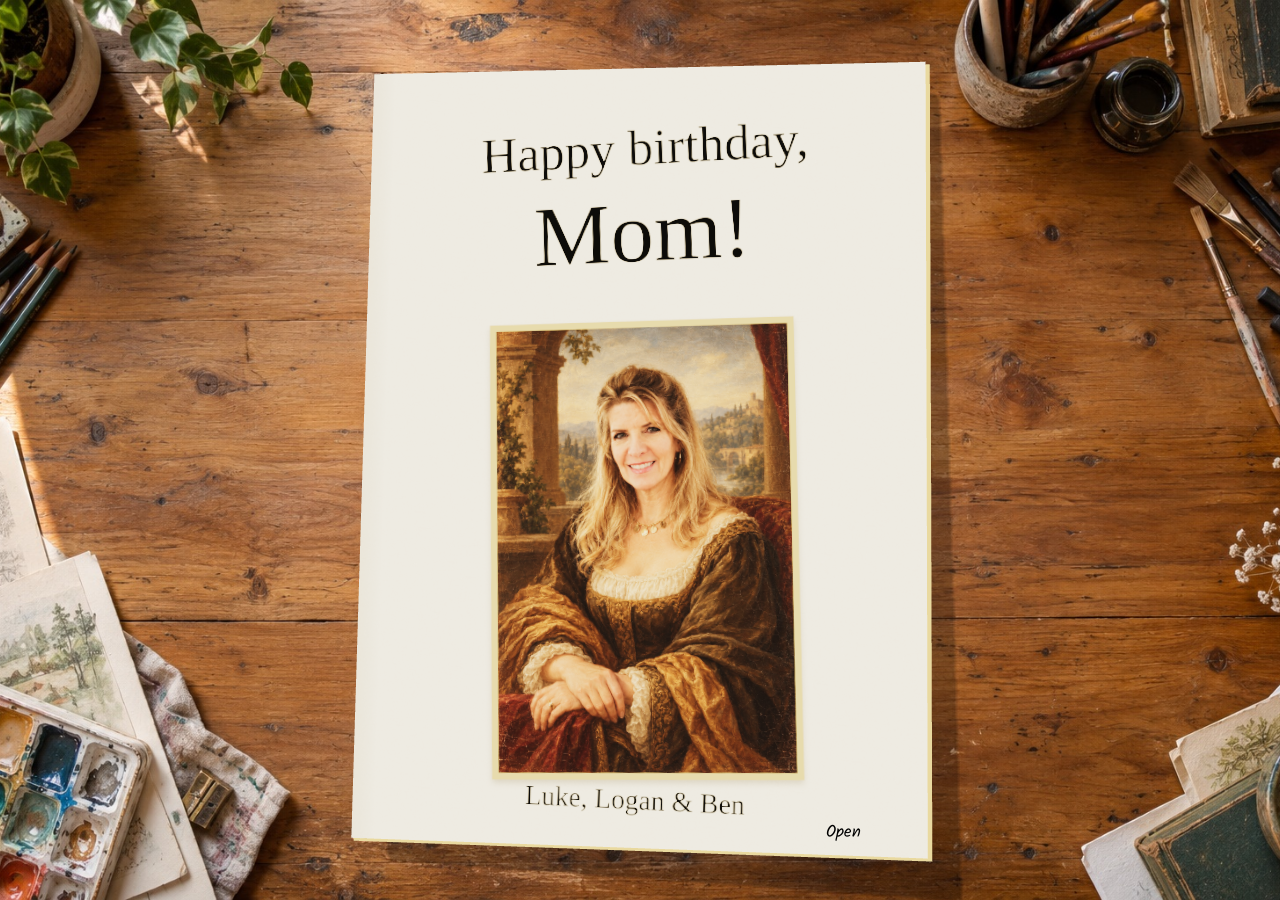
==== index.html @ 864e8a7c "Update Site source" ====
<!doctype html>
<html lang="en"><head>
<meta charset="utf-8"><meta name="viewport" content="width=device-width,initial-scale=1"><meta name="theme-color" content="#98704d">
<meta name="description" content="A birthday scrapbook for the coolest mom on the block. All our love, Luke, Logan, and Ben."><meta name="referrer" content="strict-origin-when-cross-origin">
<title>Happy Birthday, Mom</title>
<link rel="icon" type="image/svg+xml" href="data:image/svg+xml,%3Csvg xmlns='http://www.w3.org/2000/svg' viewBox='0 0 32 32'%3E%3Crect width='32' height='32' rx='8' fill='%23314879'/%3E%3Cpath d='M16 26C5 19 3 11 8 8c4-2 7 1 8 3 1-2 4-5 8-3 5 3 3 11-8 18' fill='%23f1ce79'/%3E%3C/svg%3E">
<link rel="preconnect" href="https://fonts.googleapis.com"><link rel="preconnect" href="https://fonts.gstatic.com" crossorigin>
<link href="https://fonts.googleapis.com/css2?family=DM+Sans:wght@400;500;600&family=Permanent+Marker&family=Kalam:wght@400;700&display=swap" rel="stylesheet">
<link rel="stylesheet" href="styles.css"><script src="photos.js" defer></script><script src="music.js" defer></script><script type="module" src="scrapbook.js"></script>
</head><body>
<main>
<div class="book-scene" id="book-scene" aria-label="An interactive birthday scrapbook"><canvas id="book-canvas" role="img" aria-label="A textured birthday scrapbook with handwritten lettering and family Polaroids"></canvas><div id="photo-hotspots" aria-label="Photos on the open pages"></div><div id="flat-album" class="flat-album" hidden></div><nav id="ink-controls" class="ink-controls" aria-label="Turn scrapbook pages" hidden><button id="previous-page" type="button" class="ink-button" aria-label="Previous page" disabled>‹</button><button id="next-page" type="button" class="ink-button" aria-label="Open birthday card" disabled>Open</button></nav><p id="book-loading" class="book-loading" role="status">Opening your card…</p></div>
<span id="page-count" class="sr-only" aria-live="polite">Cover</span>
<div id="page-description" class="sr-only" aria-live="polite"></div>
<div class="sr-only" id="birthday-note">To the coolest mom on the block. Everyone else wishes they had our mom. We’re the lucky three who actually do. Happy 64th birthday! We love you. All our love, Luke, Logan, and Ben. P.S. Please don’t knock us into next week.</div>
</main>
<button id="music-switch" class="music-switch" type="button" aria-pressed="true" aria-label="Turn music off" title="Autumn Leaves · Nat King Cole"><span aria-hidden="true">♫</span><span id="music-label" class="sr-only">Turn music off</span></button><audio id="card-audio" src="music/autumn-leaves.mp3" preload="metadata" loop></audio><span id="music-status" class="sr-only" role="status"></span>
<dialog id="photo-dialog" class="photo-dialog" aria-label="Family photo viewer"><div class="full-polaroid"><button id="close-photo" class="close-photo" type="button" aria-label="Close photo">×</button><img id="full-photo" alt=""><div class="photo-controls"><button id="previous-photo" type="button" aria-label="Previous photo">‹</button><span id="photo-count" aria-live="polite"></span><button id="next-photo" type="button" aria-label="Next photo">›</button></div></div></dialog>
<noscript><p class="noscript-note">Happy 64th birthday, Mom! Everyone else wishes they had our mom. We’re the lucky three who actually do. All our love, Luke, Logan, and Ben.</p></noscript>
</body></html>
---- styles.css ----
:root{--ink:#293445;--paper:#f5ecd5;--gold:#e5b45f;--marker:'Permanent Marker','Kalam',cursive;--body:'DM Sans',Arial,sans-serif}*{box-sizing:border-box}html{color-scheme:light}body{margin:0;background:#98704d url('desk-background.jpg') center center/cover fixed no-repeat;color:var(--ink);font-family:var(--body);font-size:1rem;line-height:1.6;min-height:100dvh}button,a{-webkit-tap-highlight-color:transparent}button{font:inherit;cursor:pointer}button:focus-visible,a:focus-visible{outline:3px solid #346d9b;outline-offset:2px}button:disabled{cursor:default}[hidden]{display:none!important}main{height:100dvh}.book-scene{width:100%;height:100dvh;position:relative;touch-action:pan-y;overflow:hidden}.book-scene canvas{width:100%;height:100%;display:block;outline:none}.book-loading{position:absolute;inset:0;display:flex;align-items:center;justify-content:center;font-family:var(--marker);font-size:1.3rem;margin:0;pointer-events:none;color:var(--paper);text-shadow:0 2px 5px #342b20}.ink-controls{position:absolute;inset:0;pointer-events:none;z-index:3}.ink-button{position:absolute;display:grid;place-items:center;min-width:44px;min-height:44px;padding:0 4px;color:var(--ink);border:0;background:transparent;font-family:var(--marker);font-size:2rem;line-height:1;transform:translate(-50%,-50%) rotate(-1deg);pointer-events:auto;transition:color .15s,opacity .15s;touch-action:manipulation}.ink-button:hover{color:#86703c}.ink-button.open-card{font-size:1.05rem;min-width:74px}.music-switch{font-size:1.5rem}.music-switch[aria-pressed=true] span:first-child{color:#876437}.ink-controls.turning{visibility:hidden}.photo-hotspot{position:absolute;border:0;background:transparent;cursor:zoom-in;transform:translate(-50%,-50%);z-index:2;border-radius:0}.photo-hotspot:focus-visible{outline:3px solid #346d9b;outline-offset:3px;background:#ffffff18}.sr-only{position:absolute;width:1px;height:1px;padding:0;margin:-1px;overflow:hidden;clip:rect(0,0,0,0);white-space:nowrap;border:0}
.photo-dialog{border:0;padding:16px;background:transparent;color:var(--ink);width:min(1050px,calc(100vw - 24px));max-width:none;height:min(920px,calc(100dvh - 24px));max-height:none;overflow:visible}.photo-dialog::backdrop{background:#2e231bd9;backdrop-filter:blur(5px)}.photo-dialog[open]{display:flex;align-items:center;justify-content:center}.full-polaroid{position:relative;background:#fffaf0;padding:40px 16px 8px;box-shadow:0 18px 80px #0006;width:fit-content;max-width:100%;max-height:100%;display:flex;flex-direction:column;align-items:center;transform:rotate(-1deg);min-height:0}.full-polaroid>img{display:block;max-width:100%;width:auto;max-height:calc(100dvh - 180px);object-fit:contain;min-height:0;background:#eef0f3}.close-photo{position:absolute;top:0;right:3px;z-index:1;width:44px;height:40px;border:0;background:transparent;color:var(--ink);font-family:var(--marker);font-size:1.75rem;line-height:1}.photo-controls{display:flex;width:100%;align-items:center;justify-content:space-between;gap:28px;min-height:55px;flex-shrink:0;font-family:'Kalam',cursive;font-size:1rem}.photo-controls button{border:0;background:transparent;color:var(--ink);width:46px;height:46px;font-family:var(--marker);font-size:2rem;line-height:1}.flat-album{position:absolute;inset:5% 0;margin:auto;background:var(--paper);color:var(--ink);width:min(820px,calc(100% - 48px));height:90%;padding:45px 28px 60px;overflow-y:auto;box-shadow:0 12px 40px #32251d60;transform:rotate(-1deg)}.flat-album.cover{width:min(420px,calc(100% - 48px))}.flat-album h1,.flat-album h2,.flat-album p{font-family:var(--marker);text-align:center}.flat-album h1{font-size:2.3rem;line-height:1.25}.flat-album p{font-size:1rem}.flat-face{margin:20px 0 50px}.flat-photos{display:grid;grid-template-columns:1fr 1fr;gap:20px 12px;margin-top:20px}.flat-photo{padding:9px 9px 28px;background:#fffaf0;border:0;box-shadow:0 3px 8px #19244030;transform:rotate(-5deg)}.flat-photo:nth-child(2n){transform:rotate(4deg);margin-top:20px}.flat-photo img{width:100%;max-height:200px;object-fit:contain;display:block}.noscript-note{max-width:600px;margin:20px auto;padding:20px;background:var(--paper);color:var(--ink)}
@media(max-width:700px){body{background-position:46% center}.flat-album{width:calc(100% - 48px);padding:40px 20px 60px}.photo-dialog[open]{padding:8px}.full-polaroid{padding:38px 10px 6px;transform:none}.full-polaroid>img{max-height:calc(100dvh - 165px)}}@media(prefers-reduced-motion:reduce){*,*:before,*:after{transition:none!important;animation:none!important}}
:root{--ink:#000}.music-switch{position:fixed;right:16px;top:12px;z-index:8;display:grid;place-items:center;width:44px;height:44px;padding:0;border:0;background:transparent;color:#000;font-family:var(--marker);font-size:1.4rem;opacity:.23;transition:opacity .2s;line-height:1}.music-switch:hover,.music-switch:focus-visible{opacity:.8}.music-switch[aria-pressed=true] span:first-child{color:#000}.music-switch[aria-pressed=false]::after{content:'';position:absolute;width:20px;height:1px;background:currentColor;transform:rotate(-45deg)}body::after{content:'';position:fixed;inset:0;z-index:7;pointer-events:none;opacity:0;background-image:url("data:image/svg+xml,%3Csvg xmlns='http://www.w3.org/2000/svg' viewBox='0 0 180 180'%3E%3Cfilter id='grain'%3E%3CfeTurbulence type='fractalNoise' baseFrequency='.72' numOctaves='3' stitchTiles='stitch'/%3E%3C/filter%3E%3Cpath fill='%23000' filter='url(%23grain)' opacity='.2' d='M0 0h180v180H0z'/%3E%3C/svg%3E"),radial-gradient(ellipse at 50% 45%,transparent 35%,#5d301e55 100%),linear-gradient(125deg,#f6cf6025,#e0a47110);background-size:180px 180px,100% 100%,100% 100%;transition:opacity 1.4s ease}body.book-open.music-playing::after{opacity:.68;animation:film-grain 1.1s steps(3,end) infinite}@keyframes film-grain{0%,100%{background-position:0 0,center,center}33%{background-position:12px -7px,center,center}66%{background-position:-9px 11px,center,center}}
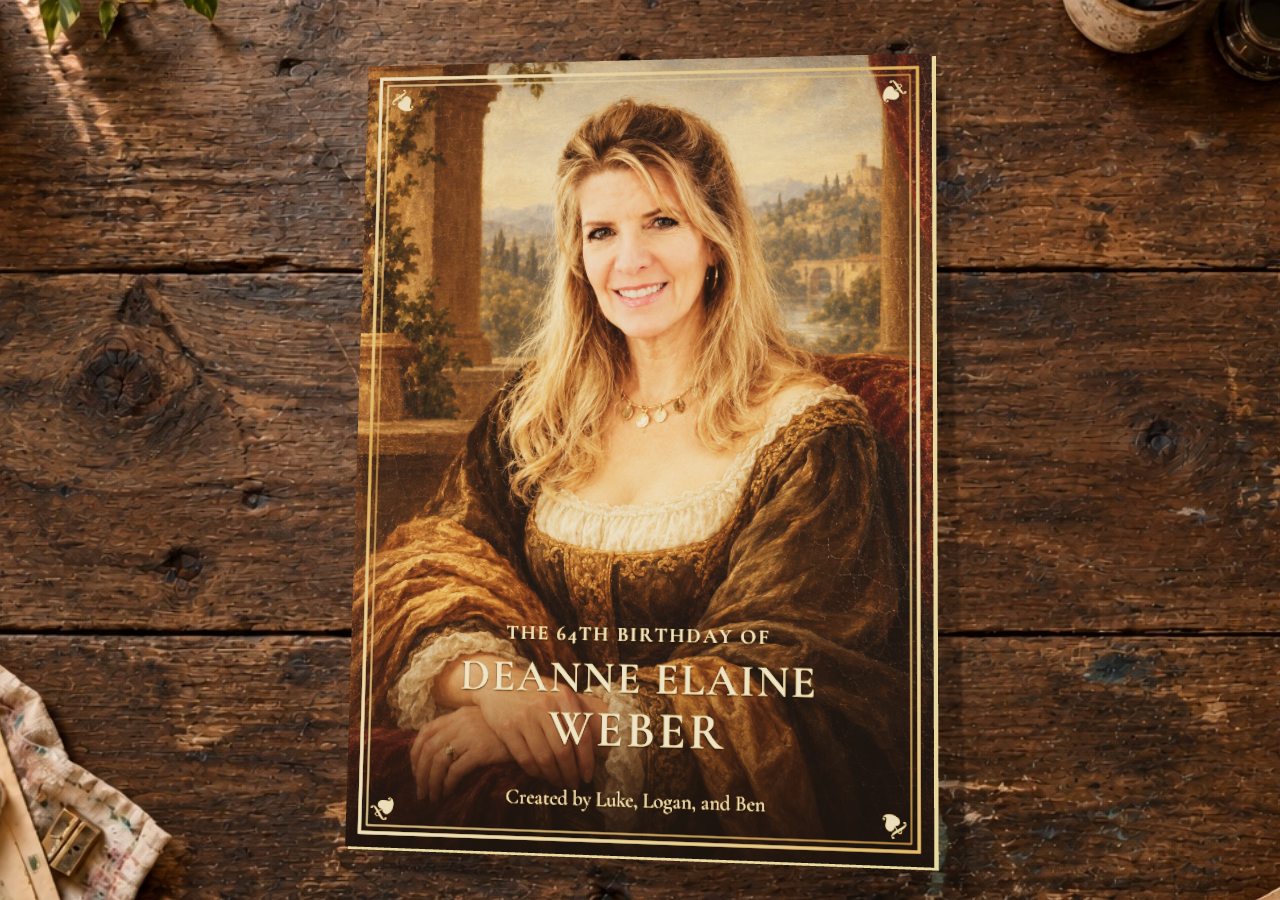
==== commit 3f9dadbb: "Update Site source" ====
--- a/index.html
+++ b/index.html
@@ -2,19 +2,19 @@
 <html lang="en"><head>
 <meta charset="utf-8"><meta name="viewport" content="width=device-width,initial-scale=1"><meta name="theme-color" content="#98704d">
 <meta name="description" content="A birthday scrapbook for the coolest mom on the block. All our love, Luke, Logan, and Ben."><meta name="referrer" content="strict-origin-when-cross-origin">
-<title>Happy Birthday, Mom</title>
+<title>The 64th Birthday of Deanne Elaine Weber</title>
 <link rel="icon" type="image/svg+xml" href="data:image/svg+xml,%3Csvg xmlns='http://www.w3.org/2000/svg' viewBox='0 0 32 32'%3E%3Crect width='32' height='32' rx='8' fill='%23314879'/%3E%3Cpath d='M16 26C5 19 3 11 8 8c4-2 7 1 8 3 1-2 4-5 8-3 5 3 3 11-8 18' fill='%23f1ce79'/%3E%3C/svg%3E">
 <link rel="preconnect" href="https://fonts.googleapis.com"><link rel="preconnect" href="https://fonts.gstatic.com" crossorigin>
-<link href="https://fonts.googleapis.com/css2?family=DM+Sans:wght@400;500;600&family=Permanent+Marker&family=Kalam:wght@400;700&display=swap" rel="stylesheet">
+<link href="https://fonts.googleapis.com/css2?family=Cinzel+Decorative:wght@400;700&family=Cormorant+Garamond:wght@400;600&family=DM+Sans:wght@400;500;600&family=Permanent+Marker&family=Kalam:wght@400;700&display=swap" rel="stylesheet">
 <link rel="stylesheet" href="styles.css"><script src="photos.js" defer></script><script src="music.js" defer></script><script type="module" src="scrapbook.js"></script>
 </head><body>
 <main>
-<div class="book-scene" id="book-scene" aria-label="An interactive birthday scrapbook"><canvas id="book-canvas" role="img" aria-label="A textured birthday scrapbook with handwritten lettering and family Polaroids"></canvas><div id="photo-hotspots" aria-label="Photos on the open pages"></div><div id="flat-album" class="flat-album" hidden></div><nav id="ink-controls" class="ink-controls" aria-label="Turn scrapbook pages" hidden><button id="previous-page" type="button" class="ink-button" aria-label="Previous page" disabled>‹</button><button id="next-page" type="button" class="ink-button" aria-label="Open birthday card" disabled>Open</button></nav><p id="book-loading" class="book-loading" role="status">Opening your card…</p></div>
+<div class="book-scene" id="book-scene" aria-label="An interactive birthday scrapbook"><canvas id="book-canvas" role="img" aria-label="A textured birthday scrapbook with handwritten lettering and family Polaroids"></canvas><div id="photo-hotspots" aria-label="Photos on the open pages"></div><div id="flat-album" class="flat-album" hidden></div><nav id="ink-controls" class="ink-controls" aria-label="Turn scrapbook pages" hidden><button id="previous-page" type="button" class="page-turn" aria-label="Previous page" disabled></button><button id="next-page" type="button" class="page-turn" aria-label="Open birthday card" disabled></button></nav><p id="book-loading" class="book-loading" role="status">Opening your card…</p></div>
 <span id="page-count" class="sr-only" aria-live="polite">Cover</span>
 <div id="page-description" class="sr-only" aria-live="polite"></div>
-<div class="sr-only" id="birthday-note">To the coolest mom on the block. Everyone else wishes they had our mom. We’re the lucky three who actually do. Happy 64th birthday! We love you. All our love, Luke, Logan, and Ben. P.S. Please don’t knock us into next week.</div>
+<div class="sr-only" id="birthday-note">Happy 64th birthday, Mom! We’re the lucky three. We love you. All our love, Luke, Logan, and Ben.</div>
 </main>
 <button id="music-switch" class="music-switch" type="button" aria-pressed="true" aria-label="Turn music off" title="Autumn Leaves · Nat King Cole"><span aria-hidden="true">♫</span><span id="music-label" class="sr-only">Turn music off</span></button><audio id="card-audio" src="music/autumn-leaves.mp3" preload="metadata" loop></audio><span id="music-status" class="sr-only" role="status"></span>
-<dialog id="photo-dialog" class="photo-dialog" aria-label="Family photo viewer"><div class="full-polaroid"><button id="close-photo" class="close-photo" type="button" aria-label="Close photo">×</button><img id="full-photo" alt=""><div class="photo-controls"><button id="previous-photo" type="button" aria-label="Previous photo">‹</button><span id="photo-count" aria-live="polite"></span><button id="next-photo" type="button" aria-label="Next photo">›</button></div></div></dialog>
+<dialog id="photo-dialog" class="photo-dialog" aria-label="Family photo viewer"><div class="full-polaroid"><button id="close-photo" class="close-photo" type="button" aria-label="Close photo">×</button><img id="full-photo" alt=""><span id="full-photo-caption" class="full-photo-caption" hidden></span><div class="photo-controls"><button id="previous-photo" type="button" aria-label="Previous photo"></button><span id="photo-count" class="sr-only" aria-live="polite"></span><button id="next-photo" type="button" aria-label="Next photo"></button></div></div></dialog>
 <noscript><p class="noscript-note">Happy 64th birthday, Mom! Everyone else wishes they had our mom. We’re the lucky three who actually do. All our love, Luke, Logan, and Ben.</p></noscript>
 </body></html>
--- a/styles.css
+++ b/styles.css
@@ -2,3 +2,11 @@
 .photo-dialog{border:0;padding:16px;background:transparent;color:var(--ink);width:min(1050px,calc(100vw - 24px));max-width:none;height:min(920px,calc(100dvh - 24px));max-height:none;overflow:visible}.photo-dialog::backdrop{background:#2e231bd9;backdrop-filter:blur(5px)}.photo-dialog[open]{display:flex;align-items:center;justify-content:center}.full-polaroid{position:relative;background:#fffaf0;padding:40px 16px 8px;box-shadow:0 18px 80px #0006;width:fit-content;max-width:100%;max-height:100%;display:flex;flex-direction:column;align-items:center;transform:rotate(-1deg);min-height:0}.full-polaroid>img{display:block;max-width:100%;width:auto;max-height:calc(100dvh - 180px);object-fit:contain;min-height:0;background:#eef0f3}.close-photo{position:absolute;top:0;right:3px;z-index:1;width:44px;height:40px;border:0;background:transparent;color:var(--ink);font-family:var(--marker);font-size:1.75rem;line-height:1}.photo-controls{display:flex;width:100%;align-items:center;justify-content:space-between;gap:28px;min-height:55px;flex-shrink:0;font-family:'Kalam',cursive;font-size:1rem}.photo-controls button{border:0;background:transparent;color:var(--ink);width:46px;height:46px;font-family:var(--marker);font-size:2rem;line-height:1}.flat-album{position:absolute;inset:5% 0;margin:auto;background:var(--paper);color:var(--ink);width:min(820px,calc(100% - 48px));height:90%;padding:45px 28px 60px;overflow-y:auto;box-shadow:0 12px 40px #32251d60;transform:rotate(-1deg)}.flat-album.cover{width:min(420px,calc(100% - 48px))}.flat-album h1,.flat-album h2,.flat-album p{font-family:var(--marker);text-align:center}.flat-album h1{font-size:2.3rem;line-height:1.25}.flat-album p{font-size:1rem}.flat-face{margin:20px 0 50px}.flat-photos{display:grid;grid-template-columns:1fr 1fr;gap:20px 12px;margin-top:20px}.flat-photo{padding:9px 9px 28px;background:#fffaf0;border:0;box-shadow:0 3px 8px #19244030;transform:rotate(-5deg)}.flat-photo:nth-child(2n){transform:rotate(4deg);margin-top:20px}.flat-photo img{width:100%;max-height:200px;object-fit:contain;display:block}.noscript-note{max-width:600px;margin:20px auto;padding:20px;background:var(--paper);color:var(--ink)}
 @media(max-width:700px){body{background-position:46% center}.flat-album{width:calc(100% - 48px);padding:40px 20px 60px}.photo-dialog[open]{padding:8px}.full-polaroid{padding:38px 10px 6px;transform:none}.full-polaroid>img{max-height:calc(100dvh - 165px)}}@media(prefers-reduced-motion:reduce){*,*:before,*:after{transition:none!important;animation:none!important}}
 :root{--ink:#000}.music-switch{position:fixed;right:16px;top:12px;z-index:8;display:grid;place-items:center;width:44px;height:44px;padding:0;border:0;background:transparent;color:#000;font-family:var(--marker);font-size:1.4rem;opacity:.23;transition:opacity .2s;line-height:1}.music-switch:hover,.music-switch:focus-visible{opacity:.8}.music-switch[aria-pressed=true] span:first-child{color:#000}.music-switch[aria-pressed=false]::after{content:'';position:absolute;width:20px;height:1px;background:currentColor;transform:rotate(-45deg)}body::after{content:'';position:fixed;inset:0;z-index:7;pointer-events:none;opacity:0;background-image:url("data:image/svg+xml,%3Csvg xmlns='http://www.w3.org/2000/svg' viewBox='0 0 180 180'%3E%3Cfilter id='grain'%3E%3CfeTurbulence type='fractalNoise' baseFrequency='.72' numOctaves='3' stitchTiles='stitch'/%3E%3C/filter%3E%3Cpath fill='%23000' filter='url(%23grain)' opacity='.2' d='M0 0h180v180H0z'/%3E%3C/svg%3E"),radial-gradient(ellipse at 50% 45%,transparent 35%,#5d301e55 100%),linear-gradient(125deg,#f6cf6025,#e0a47110);background-size:180px 180px,100% 100%,100% 100%;transition:opacity 1.4s ease}body.book-open.music-playing::after{opacity:.68;animation:film-grain 1.1s steps(3,end) infinite}@keyframes film-grain{0%,100%{background-position:0 0,center,center}33%{background-position:12px -7px,center,center}66%{background-position:-9px 11px,center,center}}
+.page-turn{position:absolute;border:0;padding:0;background:transparent;transform:translate(-50%,-50%) rotate(-1deg);pointer-events:auto;cursor:pointer;touch-action:pan-y;color:transparent}.page-turn:focus-visible{outline:2px dashed #bc994d;outline-offset:-4px}.flat-face{position:relative;display:flex;flex-direction:column;min-height:calc(100% - 60px)}.flat-photos{display:contents}.flat-photo:nth-child(-n+2){order:0}.flat-face>p{order:1;margin:25px 0;font-size:1.125rem}.flat-photo:nth-child(n+3){order:2}.flat-face{display:grid;grid-template-columns:1fr 1fr;gap:15px}.flat-face>p{grid-column:1/-1}.flat-album.cover{padding:0;overflow:hidden;background:linear-gradient(180deg,#140b08a8,transparent 35%,transparent 65%,#140b08dd),url('mom-renaissance.jpg') center/cover no-repeat;color:#ecd39a;border:8px double #bd9b59}.flat-album.cover h1{font-family:'Cinzel Decorative',Georgia,serif;font-size:1.8rem;margin:20px 14px}.flat-album.cover p{font-family:'Cormorant Garamond',Georgia,serif;margin:0;position:absolute;left:0;right:0;text-shadow:0 2px 4px #140b08}.flat-album.cover .cover-age{bottom:100px;font-family:'Cinzel Decorative',Georgia,serif;font-size:1.5rem}.flat-album.cover .cover-date{bottom:62px;font-size:1.3rem}.flat-album.cover .cover-signature{bottom:27px;font-size:1rem}
+.flat-album.cover h1{font-family:'Cormorant Garamond',Georgia,serif;font-weight:600;letter-spacing:.08em;line-height:1.2;text-transform:uppercase;font-size:1.8rem;margin:24px 28px}
+main{position:relative;z-index:1}body::before{content:'';position:fixed;inset:0;z-index:0;pointer-events:none;background:#000;opacity:0;transition:opacity 1.3s ease}body.book-open::before{opacity:1}body.book-open .music-switch,body.book-open .music-switch[aria-pressed=true] span:first-child{color:#f5ecd5}
+body{background:#000}body::before{background:#98704d url('desk-background.jpg') center/cover no-repeat;opacity:1;transform:scale(1) translateY(0);filter:brightness(1);transform-origin:center 55%;transition:opacity 1.3s ease,transform 1.4s cubic-bezier(.2,.7,.2,1),filter 1.3s ease}body.book-open::before{opacity:0;transform:scale(.86) translateY(38px);filter:brightness(.12) blur(3px)}main::before{content:'';position:fixed;inset:0;z-index:0;pointer-events:none;opacity:0;background:radial-gradient(ellipse at 50% 43%,#b49c6d24 0,#6b604514 36%,transparent 68%);transition:opacity 1.5s ease}body.book-open main::before{opacity:1}.book-scene{z-index:1}body::after{background-image:url("data:image/svg+xml,%3Csvg xmlns='http://www.w3.org/2000/svg' viewBox='0 0 180 180'%3E%3Cfilter id='grain'%3E%3CfeTurbulence type='fractalNoise' baseFrequency='.72' numOctaves='3' stitchTiles='stitch'/%3E%3C/filter%3E%3Cpath fill='%23000' filter='url(%23grain)' opacity='.2' d='M0 0h180v180H0z'/%3E%3C/svg%3E"),radial-gradient(ellipse at 50% 45%,transparent 35%,#0007 100%);background-size:180px 180px,100% 100%}
+@media(max-width:700px){body::before{background-position:46% center}}
+.flat-album.cover h1{position:absolute;left:20px;right:20px;bottom:80px;margin:0;font-size:1.6rem;letter-spacing:.045em}.flat-album.cover .cover-signature{bottom:30px;font-size:1.1rem}
+body::before{inset:-25%}.full-photo-caption{font-family:var(--marker);font-size:clamp(.875rem,1.6vw,1.125rem);text-align:center;line-height:1.3;max-width:38ch;margin:14px 0 0;padding:0 12px;color:#000}.full-polaroid:has(.full-photo-caption:not([hidden]))>img{max-height:calc(100dvh - 235px)}
+.flat-photo-caption{display:block;font-family:var(--marker);font-size:.75rem;line-height:1.2;margin:8px 0 -18px;color:#000}
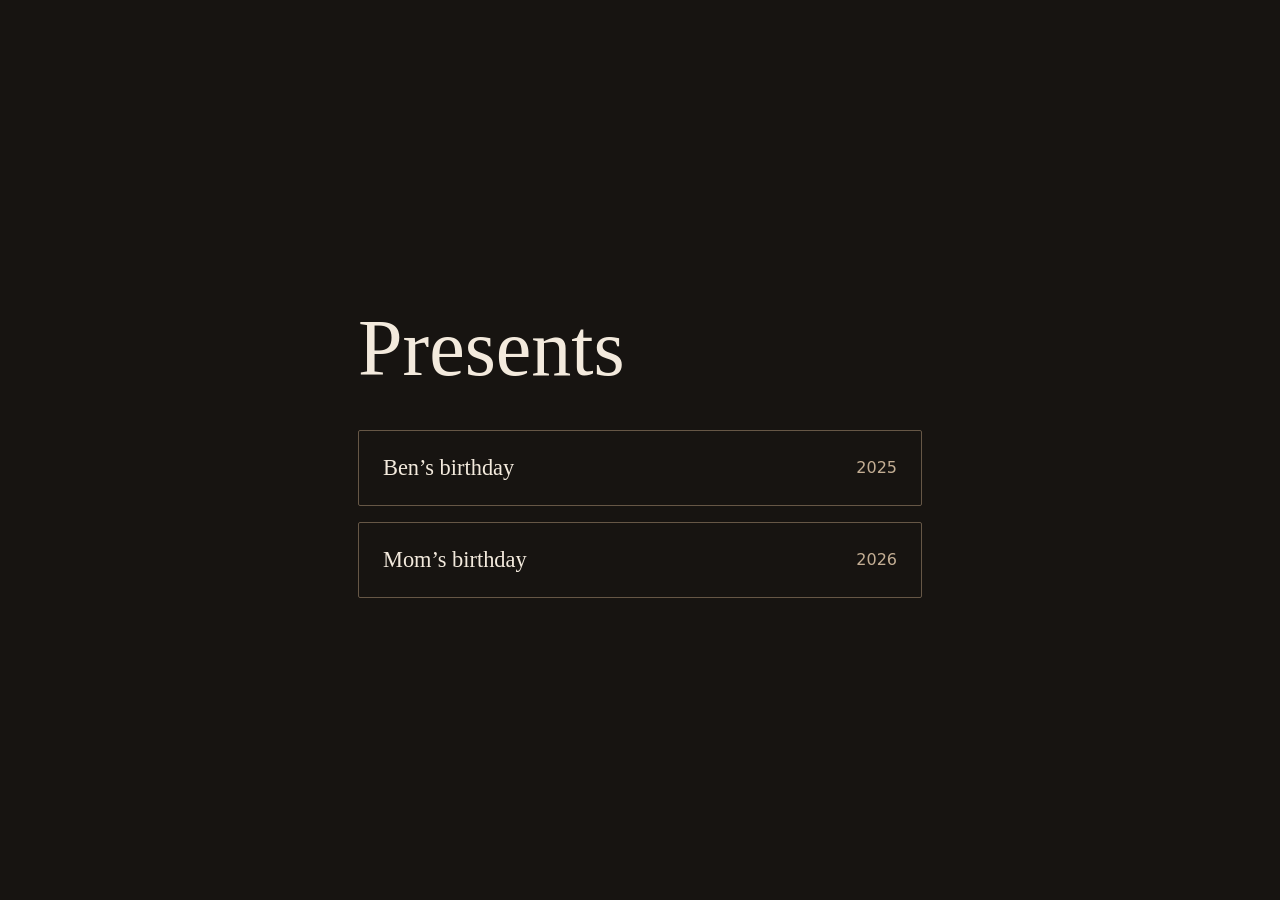
==== commit 21cf23cb: "Create shared home for family presents" ====
--- a/index.html
+++ b/index.html
@@ -1,20 +1,10 @@
 <!doctype html>
-<html lang="en"><head>
-<meta charset="utf-8"><meta name="viewport" content="width=device-width,initial-scale=1"><meta name="theme-color" content="#98704d">
-<meta name="description" content="A birthday scrapbook for the coolest mom on the block. All our love, Luke, Logan, and Ben."><meta name="referrer" content="strict-origin-when-cross-origin">
-<title>The 64th Birthday of Deanne Elaine Weber</title>
-<link rel="icon" type="image/svg+xml" href="data:image/svg+xml,%3Csvg xmlns='http://www.w3.org/2000/svg' viewBox='0 0 32 32'%3E%3Crect width='32' height='32' rx='8' fill='%23314879'/%3E%3Cpath d='M16 26C5 19 3 11 8 8c4-2 7 1 8 3 1-2 4-5 8-3 5 3 3 11-8 18' fill='%23f1ce79'/%3E%3C/svg%3E">
-<link rel="preconnect" href="https://fonts.googleapis.com"><link rel="preconnect" href="https://fonts.gstatic.com" crossorigin>
-<link href="https://fonts.googleapis.com/css2?family=Cinzel+Decorative:wght@400;700&family=Cormorant+Garamond:wght@400;600&family=DM+Sans:wght@400;500;600&family=Permanent+Marker&family=Kalam:wght@400;700&display=swap" rel="stylesheet">
-<link rel="stylesheet" href="styles.css"><script src="photos.js" defer></script><script src="music.js" defer></script><script type="module" src="scrapbook.js"></script>
-</head><body>
-<main>
-<div class="book-scene" id="book-scene" aria-label="An interactive birthday scrapbook"><canvas id="book-canvas" role="img" aria-label="A textured birthday scrapbook with handwritten lettering and family Polaroids"></canvas><div id="photo-hotspots" aria-label="Photos on the open pages"></div><div id="flat-album" class="flat-album" hidden></div><nav id="ink-controls" class="ink-controls" aria-label="Turn scrapbook pages" hidden><button id="previous-page" type="button" class="page-turn" aria-label="Previous page" disabled></button><button id="next-page" type="button" class="page-turn" aria-label="Open birthday card" disabled></button></nav><p id="book-loading" class="book-loading" role="status">Opening your card…</p></div>
-<span id="page-count" class="sr-only" aria-live="polite">Cover</span>
-<div id="page-description" class="sr-only" aria-live="polite"></div>
-<div class="sr-only" id="birthday-note">Happy 64th birthday, Mom! We’re the lucky three. We love you. All our love, Luke, Logan, and Ben.</div>
-</main>
-<button id="music-switch" class="music-switch" type="button" aria-pressed="true" aria-label="Turn music off" title="Autumn Leaves · Nat King Cole"><span aria-hidden="true">♫</span><span id="music-label" class="sr-only">Turn music off</span></button><audio id="card-audio" src="music/autumn-leaves.mp3" preload="metadata" loop></audio><span id="music-status" class="sr-only" role="status"></span>
-<dialog id="photo-dialog" class="photo-dialog" aria-label="Family photo viewer"><div class="full-polaroid"><button id="close-photo" class="close-photo" type="button" aria-label="Close photo">×</button><img id="full-photo" alt=""><span id="full-photo-caption" class="full-photo-caption" hidden></span><div class="photo-controls"><button id="previous-photo" type="button" aria-label="Previous photo"></button><span id="photo-count" class="sr-only" aria-live="polite"></span><button id="next-photo" type="button" aria-label="Next photo"></button></div></div></dialog>
-<noscript><p class="noscript-note">Happy 64th birthday, Mom! Everyone else wishes they had our mom. We’re the lucky three who actually do. All our love, Luke, Logan, and Ben.</p></noscript>
-</body></html>
+<html lang="en">
+<head>
+<meta charset="utf-8"><meta name="viewport" content="width=device-width, initial-scale=1">
+<title>Presents</title><meta name="description" content="A collection of birthday presents from Luke, Logan, and Ben.">
+<style>
+*{box-sizing:border-box}body{margin:0;min-height:100dvh;display:grid;place-items:center;background:#171411;color:#f3eadd;font-family:Georgia,serif}main{width:min(620px,100%);padding:48px 28px}h1{font-weight:normal;font-size:clamp(3rem,10vw,5rem);margin:0 0 36px}nav{display:grid;gap:16px}a{color:inherit;text-decoration:none;border:1px solid #665746;padding:24px;display:flex;align-items:center;justify-content:space-between;gap:20px;border-radius:2px}a:hover{background:#2b241e}a:focus-visible{outline:2px solid #ead29a;outline-offset:4px}a span{font-size:1.4rem}a small{font:1rem system-ui,sans-serif;color:#c3ae94}
+</style>
+</head><body><main><h1>Presents</h1><nav aria-label="Birthday presents"><a href="ben-bday-2025/"><span>Ben’s birthday</span><small>2025</small></a><a href="mom-bday-2026/"><span>Mom’s birthday</span><small>2026</small></a></nav></main></body>
+</html>
